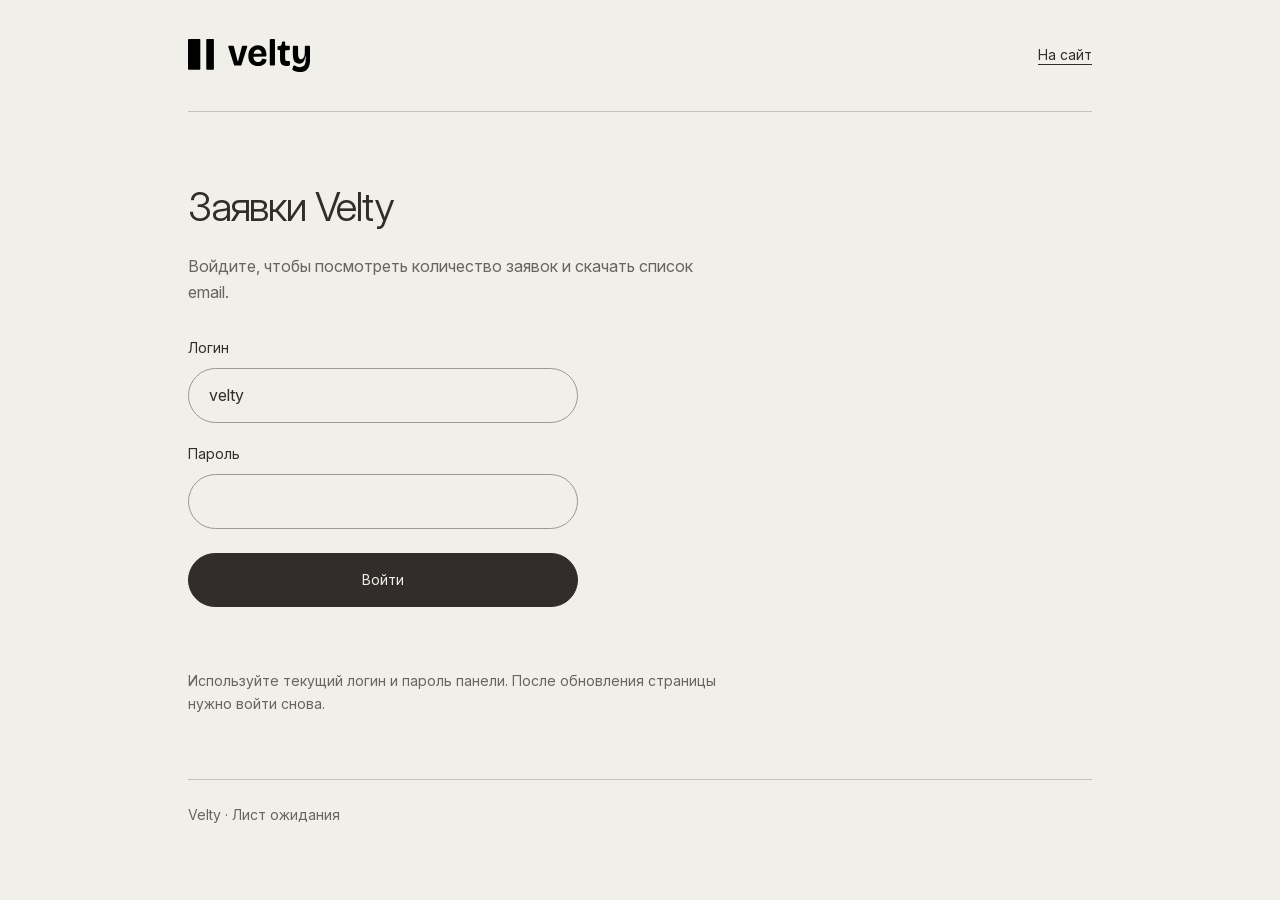
==== admin/index.html @ faaa46cc "Use the revised pause symbol and match footer logo to header size" ====
<!doctype html>
<html lang="ru">
<head>
<meta charset="utf-8">
<meta name="viewport" content="width=device-width,initial-scale=1">
<meta name="robots" content="noindex,nofollow,noarchive">
<meta name="referrer" content="no-referrer">
<meta http-equiv="Content-Security-Policy" content="default-src 'self'; connect-src https://syndesign.ru; script-src 'unsafe-inline'; style-src 'self' 'unsafe-inline'; font-src 'self'; object-src 'none'; base-uri 'none'; form-action 'none'">
<title>Заявки Velty</title>
<style>
@font-face{font-family:Inter;src:url('../assets/InterVariable.woff2') format('woff2');font-weight:100 900;font-style:normal;font-display:swap}
:root{color-scheme:light;--paper:#f0efe9;--ink:#322d2a;--muted:#69645d;--line:#c8c3b9}
*{box-sizing:border-box}body{margin:0;background:var(--paper);color:var(--ink);font:16px/1.6 Inter,Arial,sans-serif;-webkit-font-smoothing:antialiased}button,input{font:inherit;color:inherit}a{color:inherit}button,a,input{touch-action:manipulation}button{cursor:pointer}button:disabled{cursor:wait;opacity:.65}::selection{background:var(--ink);color:var(--paper)}:focus-visible{outline:2px solid var(--ink);outline-offset:5px}[hidden]{display:none!important}
.shell{max-width:960px;margin:auto;padding-inline:28px}header{display:flex;align-items:center;justify-content:space-between;gap:24px;min-height:112px;border-bottom:1px solid var(--line)}.wordmark{font-size:40px;line-height:1;letter-spacing:-.04em;text-decoration:none;font-weight:450}.home{font-size:14px;text-underline-offset:4px}main{padding-block:72px 64px}h1{font-size:40px;line-height:1.15;font-weight:350;letter-spacing:-.03em;margin:0 0 24px}p{margin:0}label{display:block;font-size:14px;margin-bottom:8px}.intro{color:var(--muted);max-width:52ch;margin-bottom:32px}.login{max-width:390px}.field{margin-bottom:20px}input{display:block;width:100%;min-height:54px;border:1px solid #9e978c;background:transparent;border-radius:100px;padding:14px 20px;min-width:0;caret-color:var(--ink)}input[aria-invalid="true"]{outline:2px solid #8c3526;outline-offset:3px}.btn{display:inline-flex;justify-content:center;align-items:center;gap:12px;min-height:54px;padding:14px 24px;border:1px solid var(--ink);border-radius:100px;background:var(--ink);color:var(--paper);text-decoration:none;font-size:14px}.btn:hover{background:#514940}.btn.secondary{background:transparent;color:var(--ink)}.btn.secondary:hover{background:#e1ded5}.login .btn{width:100%;margin-top:4px}.note{font-size:14px;color:var(--muted);margin-top:20px;max-width:60ch}.status{font-size:14px;margin-top:20px;min-height:23px;max-width:60ch}.status[data-error="true"]{color:#8c3526}.summary{padding-block:24px 32px;border-top:1px solid var(--line);border-bottom:1px solid var(--line);margin-bottom:28px}.count{font-size:64px;line-height:1.15;letter-spacing:-.03em;font-weight:300;font-variant-numeric:tabular-nums;margin-top:8px}.actions{display:flex;flex-wrap:wrap;gap:12px}.exit{display:inline-flex;align-items:center;border:0;background:transparent;padding:12px;font-size:14px;text-decoration:underline;text-underline-offset:4px;margin-left:auto}.updated{font-size:14px;color:var(--muted);margin-top:24px}.empty{margin-top:20px;color:var(--muted);max-width:56ch}footer{border-top:1px solid var(--line);padding-block:24px;font-size:14px;color:var(--muted)}
@media(max-width:600px){.shell{padding-inline:22px}header{min-height:88px}.wordmark{font-size:34px}main{padding-block:48px}h1{font-size:32px}.actions .btn{flex:1 1 100%}.exit{margin-left:0;padding-left:0}.count{font-size:56px}}
.wordmark{display:block;width:136px;flex:none}.brand-logo{display:block;width:90%;height:auto;aspect-ratio:327 / 85.7018}
</style>
</head>
<body>
<div class="shell"><header><a class="wordmark" href="/" aria-label="Velty — на главную"><img class="brand-logo" src="../assets/velty-logo.svg" alt=""></a><a class="home" href="/">На сайт</a></header>
<main><h1>Заявки Velty</h1>
<section id="login-view" aria-label="Вход в панель"><p class="intro">Войдите, чтобы посмотреть количество заявок и скачать список email.</p>
<form id="login-form" class="login" novalidate aria-describedby="login-status">
<div class="field"><label for="username">Логин</label><input id="username" name="username" autocomplete="username" value="velty" required maxlength="64" autocapitalize="none" spellcheck="false"></div>
<div class="field"><label for="password">Пароль</label><input id="password" name="password" type="password" autocomplete="current-password" required maxlength="256"></div>
<button class="btn" type="submit">Войти</button></form>
<p id="login-status" class="status" role="status" aria-live="polite"></p><p class="note">Используйте текущий логин и пароль панели. После обновления страницы нужно войти снова.</p></section>
<section id="panel-view" aria-label="Лист ожидания" hidden>
<div class="summary"><p>Адресов в листе ожидания</p><p class="count" id="subscriber-count">—</p><p class="empty" id="empty-state" hidden>Пока заявок нет. Они появятся здесь после отправки формы на сайте.</p></div>
<div class="actions"><button class="btn" id="download" type="button">Скачать CSV</button><button class="btn secondary" id="refresh" type="button">Обновить</button><button class="exit" id="logout" type="button">Выйти</button></div>
<p class="updated" id="updated"></p><p class="note">В CSV: email, язык страницы, источник заявки, дата в UTC и версия согласия. Один адрес сохраняется в списке один раз.</p><p id="panel-status" class="status" role="status" aria-live="polite"></p>
</section></main><footer>Velty · Лист ожидания</footer></div>
<script>
(() => {
  if (window.top !== window.self) { document.body.replaceChildren(); return; }
  const API = 'https://syndesign.ru/velty-api/admin/';
  const loginView = document.getElementById('login-view');
  const panelView = document.getElementById('panel-view');
  const form = document.getElementById('login-form');
  const loginStatus = document.getElementById('login-status');
  const panelStatus = document.getElementById('panel-status');
  const loginButton = form.querySelector('button');
  const refreshButton = document.getElementById('refresh');
  const downloadButton = document.getElementById('download');
  let authorization = null;
  let activeRequest = null;
  function message(target, text, error = false) { target.textContent = text; target.dataset.error = String(error); }
  function clearSession(text = '') {
    authorization = null;
    activeRequest?.abort();
    form.elements.password.value = '';
    panelView.hidden = true;
    loginView.hidden = false;
    document.getElementById('subscriber-count').textContent = '—';
    document.getElementById('updated').textContent = '';
    message(panelStatus, '');
    message(loginStatus, text);
  }
  async function request(path, token) {
    const controller = new AbortController();
    activeRequest = controller;
    const timeout = setTimeout(() => controller.abort(), 15000);
    try {
      const response = await fetch(API + path, { credentials: 'omit', cache: 'no-store', signal: controller.signal,
        headers: { Authorization: token } });
      if (!response.ok) {
        const error = new Error('request_failed'); error.status = response.status; throw error;
      }
      // Consume the body before clearing the timeout, including CSV downloads.
      return path.endsWith('.csv') ? await response.blob() : await response.json();
    } finally { clearTimeout(timeout); if (activeRequest === controller) activeRequest = null; }
  }
  function updateCount(data) {
    if (!Number.isSafeInteger(data.count) || data.count < 0) throw new Error('invalid_count');
    document.getElementById('subscriber-count').textContent = new Intl.NumberFormat('ru-RU').format(data.count);
    document.getElementById('empty-state').hidden = data.count !== 0;
    document.getElementById('updated').textContent = 'Обновлено: ' + new Intl.DateTimeFormat('ru-RU', { dateStyle:'short', timeStyle:'short' }).format(new Date());
  }
  function failure(error, target) {
    if (error.status === 401) {
      clearSession(); message(loginStatus, 'Неверный логин или пароль. Попробуйте ещё раз.', true);
      form.elements.password.focus();
    } else message(target, error.status === 429 ? 'Слишком много запросов. Попробуйте через 10 минут.' : 'Не удалось загрузить данные. Проверьте соединение и попробуйте ещё раз.', true);
  }
  form.addEventListener('submit', async event => {
    event.preventDefault(); if (loginButton.disabled) return;
    const username = form.elements.username.value.trim();
    const password = form.elements.password.value;
    if (!username || !password) { message(loginStatus, 'Укажите логин и пароль.', true); (!username ? form.elements.username : form.elements.password).focus(); return; }
    const bytes = new TextEncoder().encode(username + ':' + password);
    const token = 'Basic ' + btoa(String.fromCharCode(...bytes));
    loginButton.disabled = true; form.setAttribute('aria-busy','true'); message(loginStatus,'Проверяем доступ…');
    try {
      const data = await request('count', token);
      updateCount(data); authorization = token; form.elements.password.value = '';
      loginView.hidden = true; panelView.hidden = false; message(loginStatus,'');
      downloadButton.focus({preventScroll:true});
    } catch (error) { failure(error, loginStatus); }
    finally { loginButton.disabled = false; form.removeAttribute('aria-busy'); }
  });
  refreshButton.addEventListener('click', async () => {
    const token = authorization; if (!token) return;
    refreshButton.disabled = true; downloadButton.disabled = true; message(panelStatus,'Обновляем список…');
    try { const data = await request('count', token); if (authorization === token) { updateCount(data); message(panelStatus,'Список обновлён.'); } }
    catch (error) { if (authorization === token) failure(error, panelStatus); }
    finally { refreshButton.disabled = false; downloadButton.disabled = false; }
  });
  downloadButton.addEventListener('click', async () => {
    const token = authorization; if (!token) return;
    downloadButton.disabled = true; refreshButton.disabled = true; message(panelStatus,'Готовим CSV…');
    try {
      const blob = await request('subscribers.csv', token); if (authorization !== token) return;
      if (!blob.type.startsWith('text/csv')) throw new Error('invalid_csv');
      const url = URL.createObjectURL(blob); const link = document.createElement('a');
      link.href = url; link.download = 'velty-waitlist-' + new Date().toISOString().slice(0,10) + '.csv';
      document.body.append(link); link.click(); link.remove(); setTimeout(() => URL.revokeObjectURL(url), 60000);
      message(panelStatus,'CSV скачан.');
    } catch (error) { if (authorization === token) failure(error, panelStatus); }
    finally { downloadButton.disabled = false; refreshButton.disabled = false; }
  });
  document.getElementById('logout').addEventListener('click', () => { clearSession('Вы вышли из панели.'); form.elements.password.focus(); });
  addEventListener('pagehide', () => clearSession());
})();
</script>
</body></html>
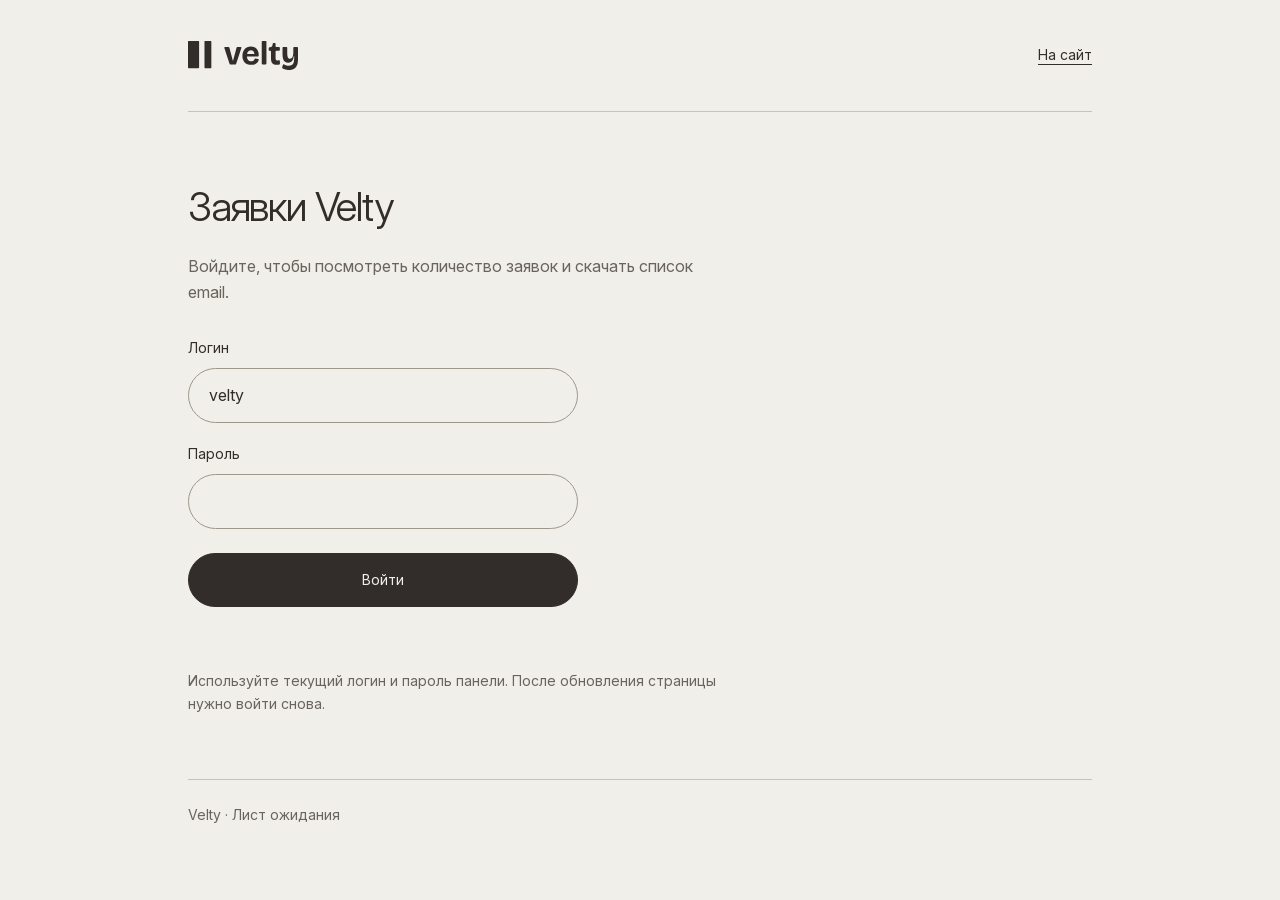
==== commit f418ee23: "Refine Inter headings and match logo to heading colors" ====
--- a/admin/index.html
+++ b/admin/index.html
@@ -13,11 +13,11 @@
 *{box-sizing:border-box}body{margin:0;background:var(--paper);color:var(--ink);font:16px/1.6 Inter,Arial,sans-serif;-webkit-font-smoothing:antialiased}button,input{font:inherit;color:inherit}a{color:inherit}button,a,input{touch-action:manipulation}button{cursor:pointer}button:disabled{cursor:wait;opacity:.65}::selection{background:var(--ink);color:var(--paper)}:focus-visible{outline:2px solid var(--ink);outline-offset:5px}[hidden]{display:none!important}
 .shell{max-width:960px;margin:auto;padding-inline:28px}header{display:flex;align-items:center;justify-content:space-between;gap:24px;min-height:112px;border-bottom:1px solid var(--line)}.wordmark{font-size:40px;line-height:1;letter-spacing:-.04em;text-decoration:none;font-weight:450}.home{font-size:14px;text-underline-offset:4px}main{padding-block:72px 64px}h1{font-size:40px;line-height:1.15;font-weight:350;letter-spacing:-.03em;margin:0 0 24px}p{margin:0}label{display:block;font-size:14px;margin-bottom:8px}.intro{color:var(--muted);max-width:52ch;margin-bottom:32px}.login{max-width:390px}.field{margin-bottom:20px}input{display:block;width:100%;min-height:54px;border:1px solid #9e978c;background:transparent;border-radius:100px;padding:14px 20px;min-width:0;caret-color:var(--ink)}input[aria-invalid="true"]{outline:2px solid #8c3526;outline-offset:3px}.btn{display:inline-flex;justify-content:center;align-items:center;gap:12px;min-height:54px;padding:14px 24px;border:1px solid var(--ink);border-radius:100px;background:var(--ink);color:var(--paper);text-decoration:none;font-size:14px}.btn:hover{background:#514940}.btn.secondary{background:transparent;color:var(--ink)}.btn.secondary:hover{background:#e1ded5}.login .btn{width:100%;margin-top:4px}.note{font-size:14px;color:var(--muted);margin-top:20px;max-width:60ch}.status{font-size:14px;margin-top:20px;min-height:23px;max-width:60ch}.status[data-error="true"]{color:#8c3526}.summary{padding-block:24px 32px;border-top:1px solid var(--line);border-bottom:1px solid var(--line);margin-bottom:28px}.count{font-size:64px;line-height:1.15;letter-spacing:-.03em;font-weight:300;font-variant-numeric:tabular-nums;margin-top:8px}.actions{display:flex;flex-wrap:wrap;gap:12px}.exit{display:inline-flex;align-items:center;border:0;background:transparent;padding:12px;font-size:14px;text-decoration:underline;text-underline-offset:4px;margin-left:auto}.updated{font-size:14px;color:var(--muted);margin-top:24px}.empty{margin-top:20px;color:var(--muted);max-width:56ch}footer{border-top:1px solid var(--line);padding-block:24px;font-size:14px;color:var(--muted)}
 @media(max-width:600px){.shell{padding-inline:22px}header{min-height:88px}.wordmark{font-size:34px}main{padding-block:48px}h1{font-size:32px}.actions .btn{flex:1 1 100%}.exit{margin-left:0;padding-left:0}.count{font-size:56px}}
-.wordmark{display:block;width:136px;flex:none}.brand-logo{display:block;width:90%;height:auto;aspect-ratio:327 / 85.7018}
+.wordmark{display:block;width:136px;flex:none}.brand-logo{display:block;width:81%;aspect-ratio:327 / 85.7018;background-color:currentColor;-webkit-mask:url('../assets/velty-logo.svg') center / contain no-repeat;mask:url('../assets/velty-logo.svg') center / contain no-repeat}
 </style>
 </head>
 <body>
-<div class="shell"><header><a class="wordmark" href="/" aria-label="Velty — на главную"><img class="brand-logo" src="../assets/velty-logo.svg" alt=""></a><a class="home" href="/">На сайт</a></header>
+<div class="shell"><header><a class="wordmark" href="/" aria-label="Velty — на главную"><span class="brand-logo" aria-hidden="true"></span></a><a class="home" href="/">На сайт</a></header>
 <main><h1>Заявки Velty</h1>
 <section id="login-view" aria-label="Вход в панель"><p class="intro">Войдите, чтобы посмотреть количество заявок и скачать список email.</p>
 <form id="login-form" class="login" novalidate aria-describedby="login-status">
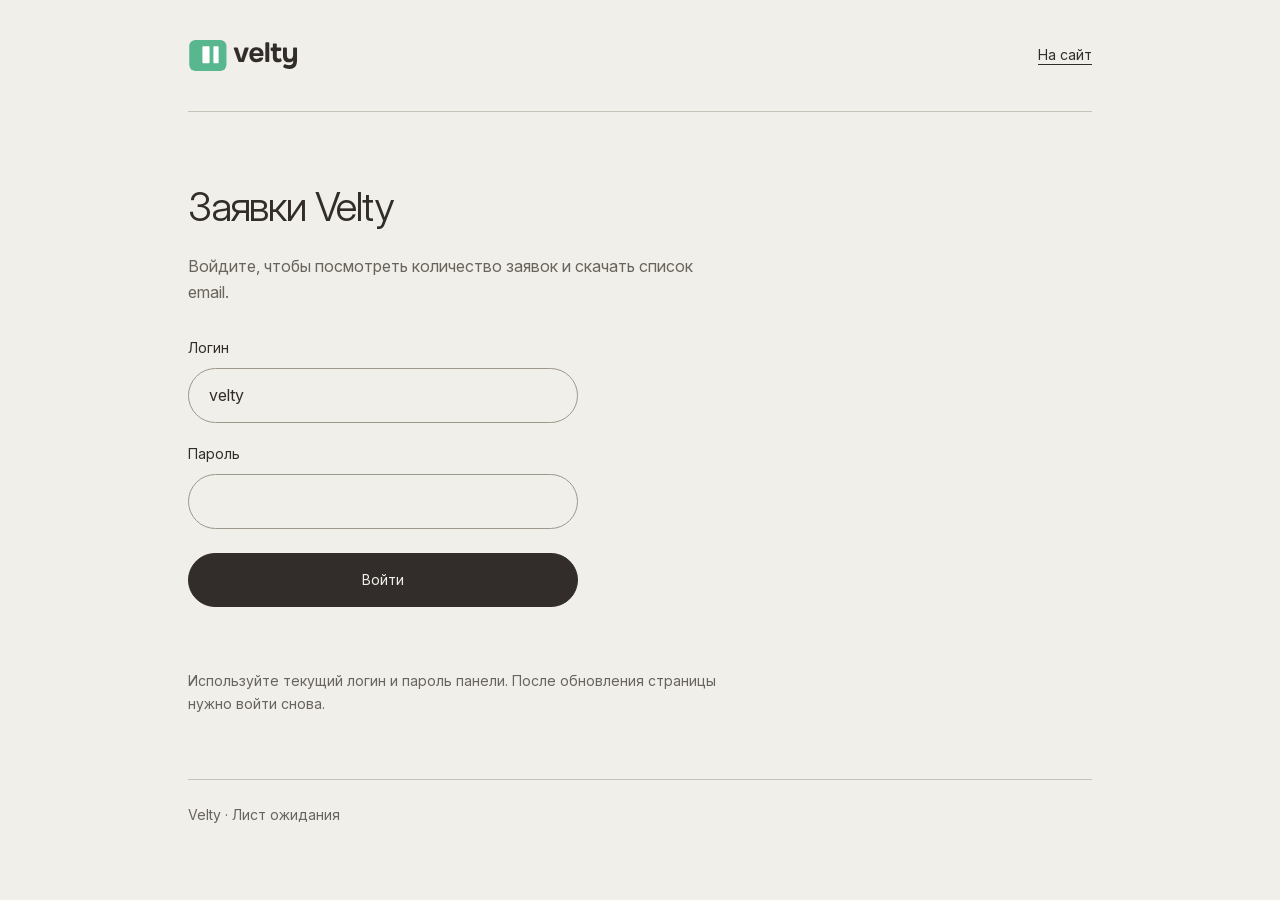
==== commit c4befc2e: "Update Velty logo from the mobile design" ====
--- a/admin/index.html
+++ b/admin/index.html
@@ -7,13 +7,40 @@
 <meta name="referrer" content="no-referrer">
 <meta http-equiv="Content-Security-Policy" content="default-src 'self'; connect-src https://syndesign.ru; script-src 'unsafe-inline'; style-src 'self' 'unsafe-inline'; font-src 'self'; object-src 'none'; base-uri 'none'; form-action 'none'">
 <title>Заявки Velty</title>
+<link rel="icon" type="image/x-icon" sizes="16x16 32x32 48x48" href="/velty-favicon-light-v3.ico" data-theme-icon data-light="/velty-favicon-light-v3.ico" data-dark="/velty-favicon-dark-v3.ico">
+<link rel="icon" type="image/png" sizes="32x32" href="/velty-favicon-light-v3.png" data-theme-icon data-light="/velty-favicon-light-v3.png" data-dark="/velty-favicon-dark-v3.png">
+<link rel="icon" type="image/svg+xml" sizes="any" href="/velty-favicon-light-v3.svg" data-theme-icon data-light="/velty-favicon-light-v3.svg" data-dark="/velty-favicon-dark-v3.svg">
+<link rel="apple-touch-icon" sizes="180x180" href="/apple-touch-icon.png?v=20261104">
+<script>
+// Keep every candidate, including ICO, in the same theme. Replacing the links
+// makes browser chrome reconsider previously cached icons after a theme change.
+(() => {
+  if (!window.matchMedia) return;
+  const theme = window.matchMedia('(prefers-color-scheme: dark)');
+  let icons = Array.from(document.querySelectorAll('[data-theme-icon]'));
+  const updateIcons = () => {
+    icons = icons.map(icon => {
+      const href = theme.matches ? icon.dataset.dark : icon.dataset.light;
+      if (icon.getAttribute('href') === href) return icon;
+      const replacement = icon.cloneNode(true);
+      replacement.setAttribute('href', href);
+      icon.replaceWith(replacement);
+      return replacement;
+    });
+  };
+  updateIcons();
+  if (theme.addEventListener) theme.addEventListener('change', updateIcons);
+  else if (theme.addListener) theme.addListener(updateIcons);
+  window.addEventListener('pageshow', updateIcons);
+})();
+</script>
 <style>
 @font-face{font-family:Inter;src:url('../assets/InterVariable.woff2') format('woff2');font-weight:100 900;font-style:normal;font-display:swap}
 :root{color-scheme:light;--paper:#f0efe9;--ink:#322d2a;--muted:#69645d;--line:#c8c3b9}
 *{box-sizing:border-box}body{margin:0;background:var(--paper);color:var(--ink);font:16px/1.6 Inter,Arial,sans-serif;-webkit-font-smoothing:antialiased}button,input{font:inherit;color:inherit}a{color:inherit}button,a,input{touch-action:manipulation}button{cursor:pointer}button:disabled{cursor:wait;opacity:.65}::selection{background:var(--ink);color:var(--paper)}:focus-visible{outline:2px solid var(--ink);outline-offset:5px}[hidden]{display:none!important}
 .shell{max-width:960px;margin:auto;padding-inline:28px}header{display:flex;align-items:center;justify-content:space-between;gap:24px;min-height:112px;border-bottom:1px solid var(--line)}.wordmark{font-size:40px;line-height:1;letter-spacing:-.04em;text-decoration:none;font-weight:450}.home{font-size:14px;text-underline-offset:4px}main{padding-block:72px 64px}h1{font-size:40px;line-height:1.15;font-weight:350;letter-spacing:-.03em;margin:0 0 24px}p{margin:0}label{display:block;font-size:14px;margin-bottom:8px}.intro{color:var(--muted);max-width:52ch;margin-bottom:32px}.login{max-width:390px}.field{margin-bottom:20px}input{display:block;width:100%;min-height:54px;border:1px solid #9e978c;background:transparent;border-radius:100px;padding:14px 20px;min-width:0;caret-color:var(--ink)}input[aria-invalid="true"]{outline:2px solid #8c3526;outline-offset:3px}.btn{display:inline-flex;justify-content:center;align-items:center;gap:12px;min-height:54px;padding:14px 24px;border:1px solid var(--ink);border-radius:100px;background:var(--ink);color:var(--paper);text-decoration:none;font-size:14px}.btn:hover{background:#514940}.btn.secondary{background:transparent;color:var(--ink)}.btn.secondary:hover{background:#e1ded5}.login .btn{width:100%;margin-top:4px}.note{font-size:14px;color:var(--muted);margin-top:20px;max-width:60ch}.status{font-size:14px;margin-top:20px;min-height:23px;max-width:60ch}.status[data-error="true"]{color:#8c3526}.summary{padding-block:24px 32px;border-top:1px solid var(--line);border-bottom:1px solid var(--line);margin-bottom:28px}.count{font-size:64px;line-height:1.15;letter-spacing:-.03em;font-weight:300;font-variant-numeric:tabular-nums;margin-top:8px}.actions{display:flex;flex-wrap:wrap;gap:12px}.exit{display:inline-flex;align-items:center;border:0;background:transparent;padding:12px;font-size:14px;text-decoration:underline;text-underline-offset:4px;margin-left:auto}.updated{font-size:14px;color:var(--muted);margin-top:24px}.empty{margin-top:20px;color:var(--muted);max-width:56ch}footer{border-top:1px solid var(--line);padding-block:24px;font-size:14px;color:var(--muted)}
 @media(max-width:600px){.shell{padding-inline:22px}header{min-height:88px}.wordmark{font-size:34px}main{padding-block:48px}h1{font-size:32px}.actions .btn{flex:1 1 100%}.exit{margin-left:0;padding-left:0}.count{font-size:56px}}
-.wordmark{display:block;width:136px;flex:none}.brand-logo{display:block;width:81%;aspect-ratio:327 / 85.7018;background-color:currentColor;-webkit-mask:url('../assets/velty-logo.svg') center / contain no-repeat;mask:url('../assets/velty-logo.svg') center / contain no-repeat}
+.wordmark{display:block;width:136px;flex:none}.brand-logo{display:block;width:81%;aspect-ratio:140 / 40;background:url('../assets/velty-logo-green.svg') center / contain no-repeat}
 </style>
 </head>
 <body>
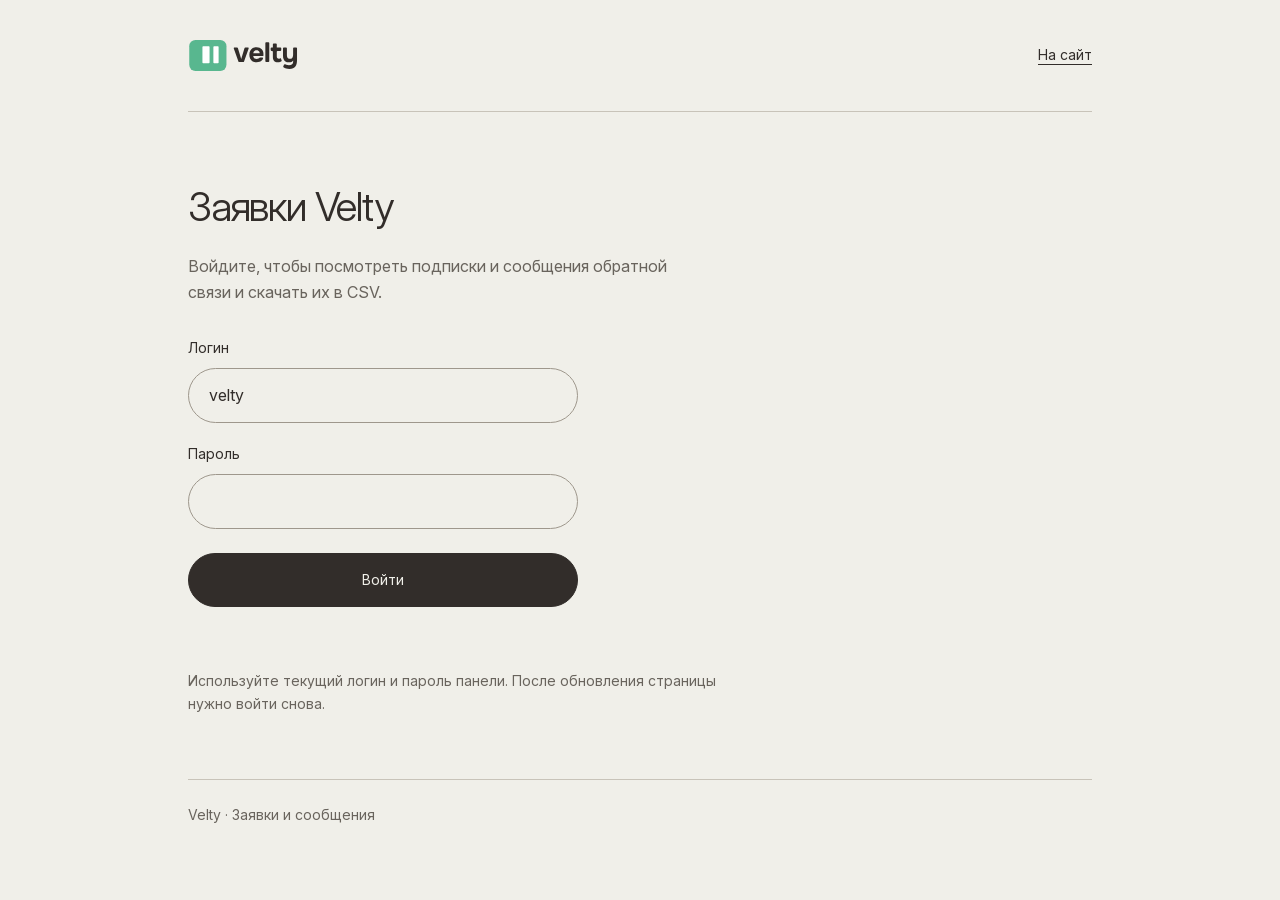
==== commit 62eb1e07: "Publish bilingual Velty landing with preserved motion and working forms" ====
--- a/admin/index.html
+++ b/admin/index.html
@@ -7,33 +7,10 @@
 <meta name="referrer" content="no-referrer">
 <meta http-equiv="Content-Security-Policy" content="default-src 'self'; connect-src https://syndesign.ru; script-src 'unsafe-inline'; style-src 'self' 'unsafe-inline'; font-src 'self'; object-src 'none'; base-uri 'none'; form-action 'none'">
 <title>Заявки Velty</title>
-<link rel="icon" type="image/x-icon" sizes="16x16 32x32 48x48" href="/velty-favicon-light-v3.ico" data-theme-icon data-light="/velty-favicon-light-v3.ico" data-dark="/velty-favicon-dark-v3.ico">
-<link rel="icon" type="image/png" sizes="32x32" href="/velty-favicon-light-v3.png" data-theme-icon data-light="/velty-favicon-light-v3.png" data-dark="/velty-favicon-dark-v3.png">
-<link rel="icon" type="image/svg+xml" sizes="any" href="/velty-favicon-light-v3.svg" data-theme-icon data-light="/velty-favicon-light-v3.svg" data-dark="/velty-favicon-dark-v3.svg">
+<link rel="icon" type="image/x-icon" sizes="16x16 32x32 48x48" href="/favicon.ico?v=20261111-green">
+<link rel="icon" type="image/png" sizes="32x32" href="/favicon.png?v=20261111-green">
+<link rel="icon" type="image/svg+xml" sizes="any" href="/favicon.svg?v=20261111-green">
 <link rel="apple-touch-icon" sizes="180x180" href="/apple-touch-icon.png?v=20261104">
-<script>
-// Keep every candidate, including ICO, in the same theme. Replacing the links
-// makes browser chrome reconsider previously cached icons after a theme change.
-(() => {
-  if (!window.matchMedia) return;
-  const theme = window.matchMedia('(prefers-color-scheme: dark)');
-  let icons = Array.from(document.querySelectorAll('[data-theme-icon]'));
-  const updateIcons = () => {
-    icons = icons.map(icon => {
-      const href = theme.matches ? icon.dataset.dark : icon.dataset.light;
-      if (icon.getAttribute('href') === href) return icon;
-      const replacement = icon.cloneNode(true);
-      replacement.setAttribute('href', href);
-      icon.replaceWith(replacement);
-      return replacement;
-    });
-  };
-  updateIcons();
-  if (theme.addEventListener) theme.addEventListener('change', updateIcons);
-  else if (theme.addListener) theme.addListener(updateIcons);
-  window.addEventListener('pageshow', updateIcons);
-})();
-</script>
 <style>
 @font-face{font-family:Inter;src:url('../assets/InterVariable.woff2') format('woff2');font-weight:100 900;font-style:normal;font-display:swap}
 :root{color-scheme:light;--paper:#f0efe9;--ink:#322d2a;--muted:#69645d;--line:#c8c3b9}
@@ -41,22 +18,23 @@
 .shell{max-width:960px;margin:auto;padding-inline:28px}header{display:flex;align-items:center;justify-content:space-between;gap:24px;min-height:112px;border-bottom:1px solid var(--line)}.wordmark{font-size:40px;line-height:1;letter-spacing:-.04em;text-decoration:none;font-weight:450}.home{font-size:14px;text-underline-offset:4px}main{padding-block:72px 64px}h1{font-size:40px;line-height:1.15;font-weight:350;letter-spacing:-.03em;margin:0 0 24px}p{margin:0}label{display:block;font-size:14px;margin-bottom:8px}.intro{color:var(--muted);max-width:52ch;margin-bottom:32px}.login{max-width:390px}.field{margin-bottom:20px}input{display:block;width:100%;min-height:54px;border:1px solid #9e978c;background:transparent;border-radius:100px;padding:14px 20px;min-width:0;caret-color:var(--ink)}input[aria-invalid="true"]{outline:2px solid #8c3526;outline-offset:3px}.btn{display:inline-flex;justify-content:center;align-items:center;gap:12px;min-height:54px;padding:14px 24px;border:1px solid var(--ink);border-radius:100px;background:var(--ink);color:var(--paper);text-decoration:none;font-size:14px}.btn:hover{background:#514940}.btn.secondary{background:transparent;color:var(--ink)}.btn.secondary:hover{background:#e1ded5}.login .btn{width:100%;margin-top:4px}.note{font-size:14px;color:var(--muted);margin-top:20px;max-width:60ch}.status{font-size:14px;margin-top:20px;min-height:23px;max-width:60ch}.status[data-error="true"]{color:#8c3526}.summary{padding-block:24px 32px;border-top:1px solid var(--line);border-bottom:1px solid var(--line);margin-bottom:28px}.count{font-size:64px;line-height:1.15;letter-spacing:-.03em;font-weight:300;font-variant-numeric:tabular-nums;margin-top:8px}.actions{display:flex;flex-wrap:wrap;gap:12px}.exit{display:inline-flex;align-items:center;border:0;background:transparent;padding:12px;font-size:14px;text-decoration:underline;text-underline-offset:4px;margin-left:auto}.updated{font-size:14px;color:var(--muted);margin-top:24px}.empty{margin-top:20px;color:var(--muted);max-width:56ch}footer{border-top:1px solid var(--line);padding-block:24px;font-size:14px;color:var(--muted)}
 @media(max-width:600px){.shell{padding-inline:22px}header{min-height:88px}.wordmark{font-size:34px}main{padding-block:48px}h1{font-size:32px}.actions .btn{flex:1 1 100%}.exit{margin-left:0;padding-left:0}.count{font-size:56px}}
 .wordmark{display:block;width:136px;flex:none}.brand-logo{display:block;width:81%;aspect-ratio:140 / 40;background:url('../assets/velty-logo-green.svg') center / contain no-repeat}
+.feedback-summary{margin-top:28px;padding-top:24px;border-top:1px solid var(--line)}
 </style>
 </head>
 <body>
 <div class="shell"><header><a class="wordmark" href="/" aria-label="Velty — на главную"><span class="brand-logo" aria-hidden="true"></span></a><a class="home" href="/">На сайт</a></header>
 <main><h1>Заявки Velty</h1>
-<section id="login-view" aria-label="Вход в панель"><p class="intro">Войдите, чтобы посмотреть количество заявок и скачать список email.</p>
+<section id="login-view" aria-label="Вход в панель"><p class="intro">Войдите, чтобы посмотреть подписки и сообщения обратной связи и скачать их в CSV.</p>
 <form id="login-form" class="login" novalidate aria-describedby="login-status">
 <div class="field"><label for="username">Логин</label><input id="username" name="username" autocomplete="username" value="velty" required maxlength="64" autocapitalize="none" spellcheck="false"></div>
 <div class="field"><label for="password">Пароль</label><input id="password" name="password" type="password" autocomplete="current-password" required maxlength="256"></div>
 <button class="btn" type="submit">Войти</button></form>
 <p id="login-status" class="status" role="status" aria-live="polite"></p><p class="note">Используйте текущий логин и пароль панели. После обновления страницы нужно войти снова.</p></section>
-<section id="panel-view" aria-label="Лист ожидания" hidden>
-<div class="summary"><p>Адресов в листе ожидания</p><p class="count" id="subscriber-count">—</p><p class="empty" id="empty-state" hidden>Пока заявок нет. Они появятся здесь после отправки формы на сайте.</p></div>
-<div class="actions"><button class="btn" id="download" type="button">Скачать CSV</button><button class="btn secondary" id="refresh" type="button">Обновить</button><button class="exit" id="logout" type="button">Выйти</button></div>
-<p class="updated" id="updated"></p><p class="note">В CSV: email, язык страницы, источник заявки, дата в UTC и версия согласия. Один адрес сохраняется в списке один раз.</p><p id="panel-status" class="status" role="status" aria-live="polite"></p>
-</section></main><footer>Velty · Лист ожидания</footer></div>
+<section id="panel-view" aria-label="Подписки и обратная связь" hidden>
+<div class="summary"><p>Адресов в листе ожидания</p><p class="count" id="subscriber-count">—</p><p class="empty" id="empty-state" hidden>Пока заявок нет. Они появятся здесь после отправки формы на сайте.</p><p class="feedback-summary">Сообщений обратной связи</p><p class="count" id="feedback-count">—</p></div>
+<div class="actions"><button class="btn" id="download" type="button">CSV подписок</button><button class="btn" id="download-feedback" type="button">CSV сообщений</button><button class="btn secondary" id="refresh" type="button">Обновить</button><button class="exit" id="logout" type="button">Выйти</button></div>
+<p class="updated" id="updated"></p><p class="note">Подписки и сообщения выгружаются отдельно. В CSV сообщений: email для ответа, текст, язык, дата в UTC и версия согласия. Заказы метки поступают в отдел продаж по прежней схеме.</p><p id="panel-status" class="status" role="status" aria-live="polite"></p>
+</section></main><footer>Velty · Заявки и сообщения</footer></div>
 <script>
 (() => {
   if (window.top !== window.self) { document.body.replaceChildren(); return; }
@@ -69,6 +47,7 @@
   const loginButton = form.querySelector('button');
   const refreshButton = document.getElementById('refresh');
   const downloadButton = document.getElementById('download');
+  const feedbackDownloadButton = document.getElementById('download-feedback');
   let authorization = null;
   let activeRequest = null;
   function message(target, text, error = false) { target.textContent = text; target.dataset.error = String(error); }
@@ -79,6 +58,7 @@
     panelView.hidden = true;
     loginView.hidden = false;
     document.getElementById('subscriber-count').textContent = '—';
+    document.getElementById('feedback-count').textContent = '—';
     document.getElementById('updated').textContent = '';
     message(panelStatus, '');
     message(loginStatus, text);
@@ -101,6 +81,8 @@
     if (!Number.isSafeInteger(data.count) || data.count < 0) throw new Error('invalid_count');
     document.getElementById('subscriber-count').textContent = new Intl.NumberFormat('ru-RU').format(data.count);
     document.getElementById('empty-state').hidden = data.count !== 0;
+    if (!Number.isSafeInteger(data.feedback_count) || data.feedback_count < 0) throw new Error('invalid_count');
+    document.getElementById('feedback-count').textContent = new Intl.NumberFormat('ru-RU').format(data.feedback_count);
     document.getElementById('updated').textContent = 'Обновлено: ' + new Intl.DateTimeFormat('ru-RU', { dateStyle:'short', timeStyle:'short' }).format(new Date());
   }
   function failure(error, target) {
@@ -127,24 +109,26 @@
   });
   refreshButton.addEventListener('click', async () => {
     const token = authorization; if (!token) return;
-    refreshButton.disabled = true; downloadButton.disabled = true; message(panelStatus,'Обновляем список…');
+    refreshButton.disabled = true; downloadButton.disabled = true; feedbackDownloadButton.disabled = true; message(panelStatus,'Обновляем список…');
     try { const data = await request('count', token); if (authorization === token) { updateCount(data); message(panelStatus,'Список обновлён.'); } }
     catch (error) { if (authorization === token) failure(error, panelStatus); }
-    finally { refreshButton.disabled = false; downloadButton.disabled = false; }
+    finally { refreshButton.disabled = false; downloadButton.disabled = false; feedbackDownloadButton.disabled = false; }
   });
-  downloadButton.addEventListener('click', async () => {
+  async function downloadCsv(path, prefix) {
     const token = authorization; if (!token) return;
-    downloadButton.disabled = true; refreshButton.disabled = true; message(panelStatus,'Готовим CSV…');
+    downloadButton.disabled = true; feedbackDownloadButton.disabled = true; refreshButton.disabled = true; message(panelStatus,'Готовим CSV…');
     try {
-      const blob = await request('subscribers.csv', token); if (authorization !== token) return;
+      const blob = await request(path, token); if (authorization !== token) return;
       if (!blob.type.startsWith('text/csv')) throw new Error('invalid_csv');
       const url = URL.createObjectURL(blob); const link = document.createElement('a');
-      link.href = url; link.download = 'velty-waitlist-' + new Date().toISOString().slice(0,10) + '.csv';
+      link.href = url; link.download = prefix + new Date().toISOString().slice(0,10) + '.csv';
       document.body.append(link); link.click(); link.remove(); setTimeout(() => URL.revokeObjectURL(url), 60000);
       message(panelStatus,'CSV скачан.');
     } catch (error) { if (authorization === token) failure(error, panelStatus); }
-    finally { downloadButton.disabled = false; refreshButton.disabled = false; }
-  });
+    finally { downloadButton.disabled = false; feedbackDownloadButton.disabled = false; refreshButton.disabled = false; }
+  }
+  downloadButton.addEventListener('click', () => downloadCsv('subscribers.csv', 'velty-waitlist-'));
+  feedbackDownloadButton.addEventListener('click', () => downloadCsv('feedback.csv', 'velty-feedback-'));
   document.getElementById('logout').addEventListener('click', () => { clearSession('Вы вышли из панели.'); form.elements.password.focus(); });
   addEventListener('pagehide', () => clearSession());
 })();
